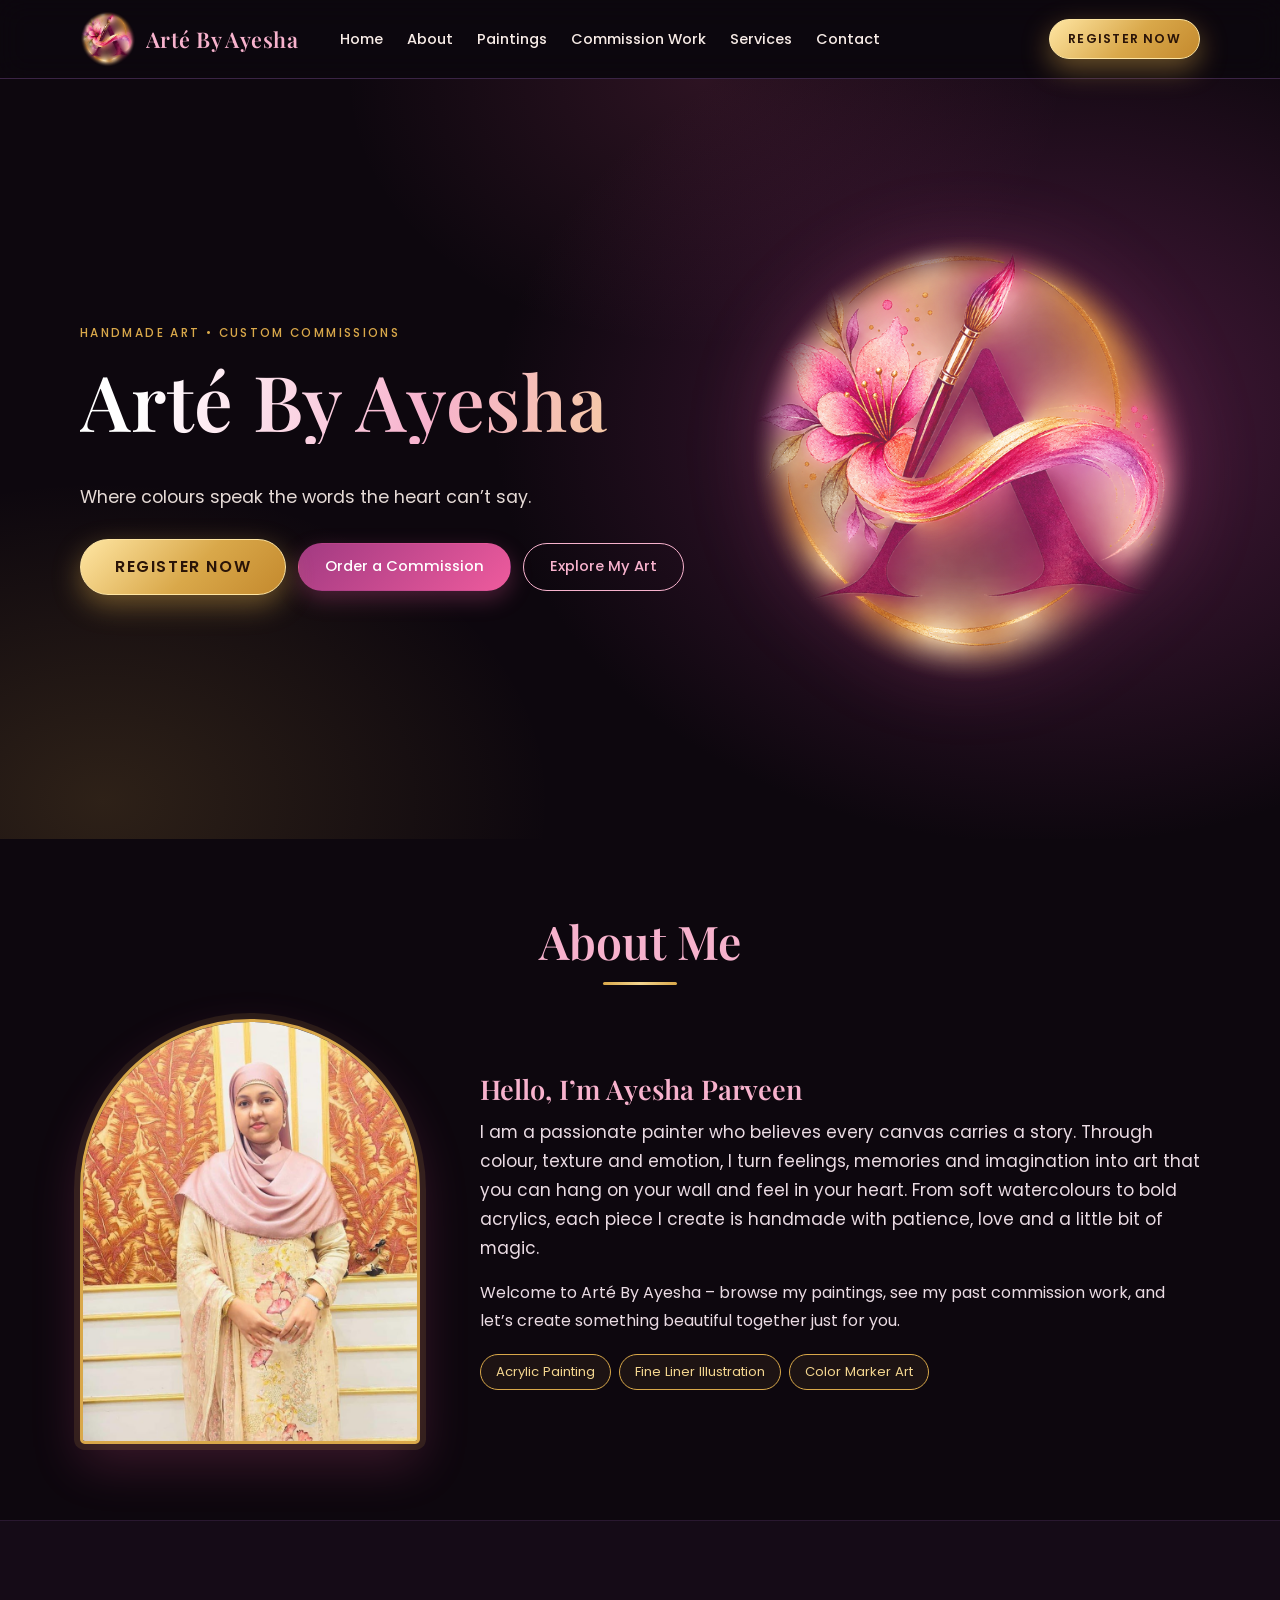
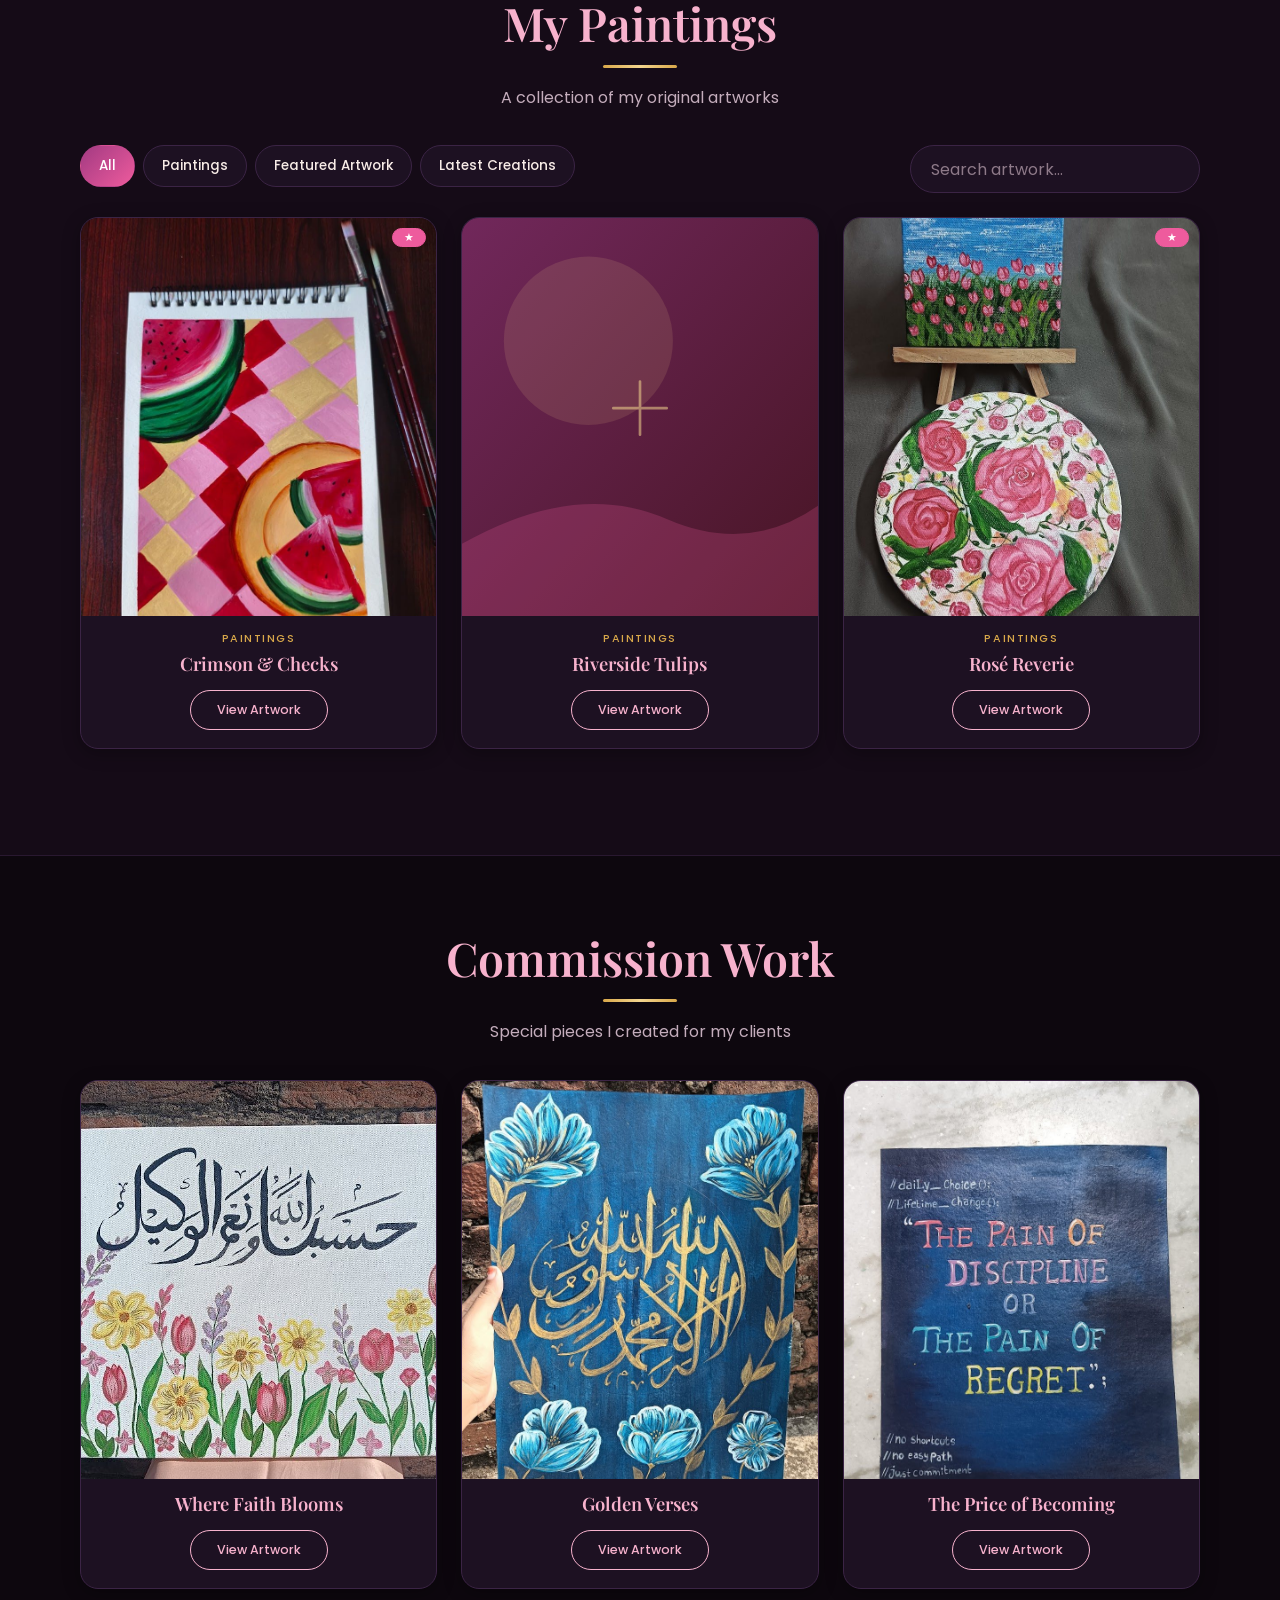
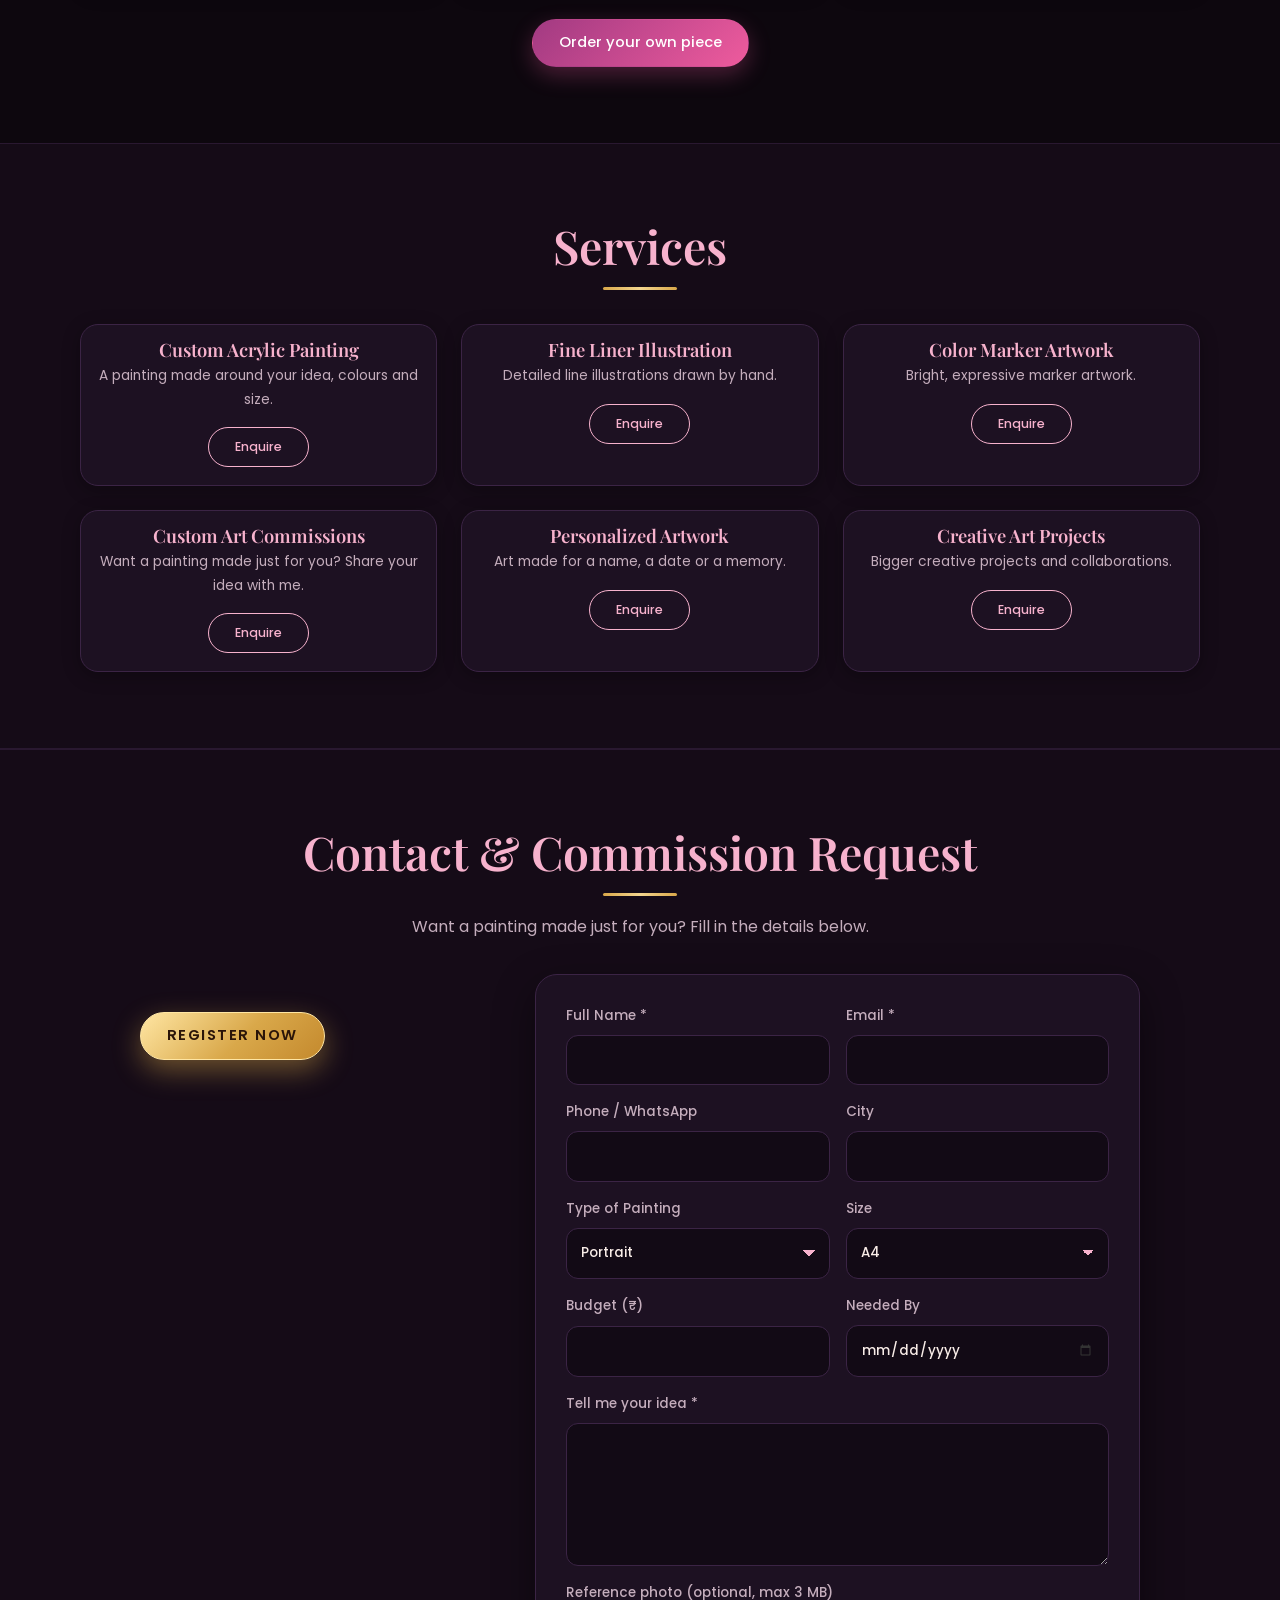
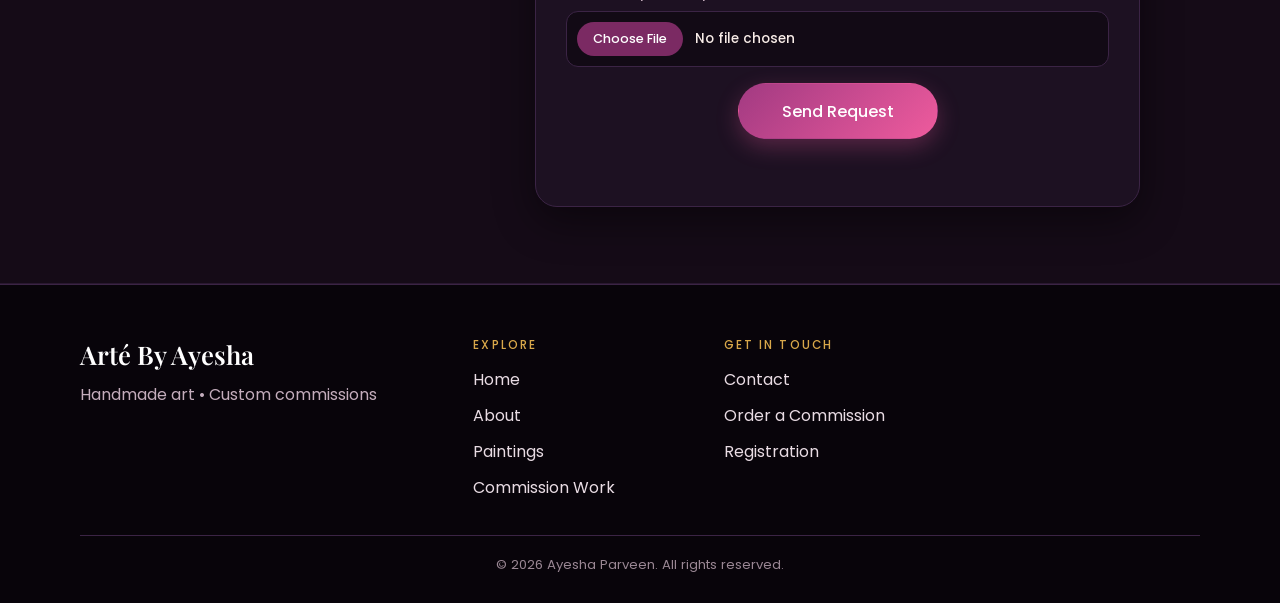
==== index.html @ e0ef06f0 "Add files via upload" ====
<!doctype html>
<html lang="en">
<head>
<meta charset="utf-8">
<meta name="viewport" content="width=device-width, initial-scale=1, viewport-fit=cover">
<title>Arté By Ayesha | Handmade Paintings &amp; Custom Commissions</title>
<meta name="description" content="Arté By Ayesha: handmade paintings and custom commissions by Ayesha Parveen. Where colours speak the words the heart can’t say.">
<meta name="theme-color" content="#0d070e">
<!-- CONFIG: replace the canonical URL with your GitHub Pages address (see SETUP_GUIDE.md) -->
<link rel="canonical" href="https://YOUR-GITHUB-USERNAME.github.io/arte-by-ayesha/">
<meta property="og:type" content="website">
<meta property="og:site_name" content="Arté By Ayesha">
<meta property="og:title" content="Arté By Ayesha | Handmade Paintings &amp; Custom Commissions">
<meta property="og:description" content="Where colours speak the words the heart can’t say.">
<meta property="og:image" content="assets/images/og-image.jpg">
<meta name="twitter:card" content="summary_large_image">
<meta name="mobile-web-app-capable" content="yes">
<meta name="apple-mobile-web-app-capable" content="yes">
<meta name="apple-mobile-web-app-status-bar-style" content="black-translucent">
<meta name="apple-mobile-web-app-title" content="Arté By Ayesha">
<link rel="manifest" href="manifest.webmanifest">
<link rel="icon" id="favicon" type="image/png" href="assets/images/favicon-64.png">
<link rel="apple-touch-icon" href="assets/images/apple-touch-icon.png">
<link rel="preconnect" href="https://fonts.googleapis.com">
<link rel="preconnect" href="https://fonts.gstatic.com" crossorigin>
<link href="https://fonts.googleapis.com/css2?family=Playfair+Display:wght@500;600;700&family=Poppins:wght@400;500;600&display=swap" rel="stylesheet">
<link rel="stylesheet" href="assets/css/style.css">
<script type="application/ld+json" id="ld-json">{"@context":"https://schema.org","@type":"Person","name":"Ayesha Parveen","jobTitle":"Artist","brand":{"@type":"Brand","name":"Arté By Ayesha"}}</script>
</head>
<body>
<a class="skip" href="#main">Skip to content</a>
<div id="announce" class="announce" hidden></div>
<div id="offline-bar" class="offline-bar" hidden>You’re offline. Showing the last saved content.</div>

<header class="site-header" id="top">
  <div class="wrap header-in">
    <a class="brand" href="#home" aria-label="Home">
      <img id="logo-img" class="logo" alt="" hidden width="48" height="48">
      <span id="brand-text" class="brand-text">Arté By Ayesha</span>
    </a>
    <nav id="nav" class="nav" aria-label="Main">
      <a href="#home" data-section="home">Home</a>
      <a href="#about" data-section="about">About</a>
      <a href="#gallery" data-section="gallery" id="nav-gallery">Paintings</a>
      <a href="#commissions" data-section="commissions" id="nav-commissions">Commission Work</a>
      <a href="#services" data-section="services">Services</a>
      <a href="#products" data-section="products">Products</a>
      <a href="#contact" data-section="contact">Contact</a>
      <a class="btn btn-gold js-register nav-register" href="#" hidden>REGISTER NOW</a>
      <button class="btn btn-ghost js-install nav-install" type="button" hidden>Install app</button>
    </nav>
    <a class="btn btn-gold btn-sm js-register header-register" href="#" hidden>REGISTER NOW</a>
    <button id="menu-btn" class="menu-btn" aria-label="Open menu" aria-expanded="false" aria-controls="nav"><span></span><span></span><span></span></button>
  </div>
</header>

<main id="main">
  <section id="home" class="hero" aria-labelledby="hero-title">
    <div class="hero-bg" id="hero-bg"></div>
    <div class="wrap hero-in">
      <div class="hero-copy">
        <p id="hero-eyebrow" class="eyebrow">Handmade art • Custom commissions</p>
        <h1 id="hero-title">Arté By Ayesha</h1>
        <p id="hero-tag" class="hero-tag"></p>
        <div class="hero-actions">
          <a id="hero-primary" class="btn btn-primary" href="#contact">Order a Commission</a>
          <a class="btn btn-ghost" href="#gallery">Explore My Art</a>
          <a class="btn btn-gold btn-big js-register" href="#" hidden>REGISTER NOW</a>
        </div>
      </div>
      <div class="hero-art"><img id="hero-logo" class="hero-logo" alt="Arté By Ayesha logo" hidden width="520" height="520"></div>
    </div>
  </section>

  <section id="about" class="section" aria-labelledby="about-h">
    <div class="wrap">
      <div class="sec-head"><h2 id="about-h">About Me</h2></div>
      <div class="about">
        <div class="about-img"><img id="about-img" alt="Portrait of the artist" loading="lazy" decoding="async" width="400" height="500"></div>
        <div class="about-text">
          <h3 id="about-heading">Hello, I’m Ayesha Parveen</h3>
          <p id="about-intro" class="lead"></p>
          <p id="about-details"></p>
          <div id="about-blocks" class="about-blocks"></div>
          <ul id="about-specs" class="chips"></ul>
        </div>
      </div>
    </div>
  </section>

  <section id="gallery" class="section alt" aria-labelledby="gallery-h">
    <div class="wrap">
      <div class="sec-head"><h2 id="gallery-h">My Paintings</h2><p id="gallery-sub" class="sub">A collection of my original artworks</p></div>
      <div id="gallery-extras"></div>
      <div class="toolbar">
        <div id="filters" class="filters" role="tablist" aria-label="Artwork categories"></div>
        <label class="search"><span class="sr">Search artwork</span><input id="search" type="search" placeholder="Search artwork…" autocomplete="off"></label>
      </div>
      <div id="grid" class="grid" aria-live="polite"><div class="loading">Loading artwork…</div></div>
      <div class="center"><button id="more" class="btn btn-ghost" hidden>Load more</button></div>
    </div>
  </section>

  <section id="commissions" class="section" aria-labelledby="commissions-h" hidden>
    <div class="wrap">
      <div class="sec-head"><h2 id="commissions-h">Commission Work</h2><p id="commissions-sub" class="sub">Special pieces I created for my clients</p></div>
      <div id="commission-grid" class="grid"></div>
      <div class="center"><a class="btn btn-primary" href="#contact">Order your own piece</a></div>
    </div>
  </section>

  <section id="services" class="section alt" aria-labelledby="services-h" hidden>
    <div class="wrap">
      <div class="sec-head"><h2 id="services-h">Services</h2></div>
      <div id="services-grid" class="grid grid-sm"></div>
    </div>
  </section>

  <section id="products" class="section" aria-labelledby="products-h" hidden>
    <div class="wrap">
      <div class="sec-head"><h2 id="products-h">Products</h2></div>
      <div id="products-grid" class="grid grid-sm"></div>
    </div>
  </section>

  <section id="contact" class="section alt" aria-labelledby="contact-h">
    <div class="wrap">
      <div class="sec-head"><h2 id="contact-h">Contact &amp; Commission Request</h2><p id="contact-sub" class="sub">Want a painting made just for you? Fill in the details below.</p></div>
      <div class="contact">
        <div class="contact-side">
          <ul id="contact-list" class="contact-list"></ul>
          <div class="contact-actions"><a id="wa-btn" class="btn btn-primary" href="#" hidden>WhatsApp enquiry</a><a id="form-btn" class="btn btn-ghost" href="#" hidden>Open contact form</a></div>
          <ul id="social" class="social" aria-label="Social media"></ul>
          <a class="btn btn-gold js-register side-register" href="#" hidden>REGISTER NOW</a>
        </div>
        <form id="commission-form" class="form" novalidate>
          <div class="form-grid">
            <label>Full Name *<input name="name" required maxlength="100" autocomplete="name"></label>
            <label>Email *<input name="email" type="email" required maxlength="150" autocomplete="email"></label>
            <label>Phone / WhatsApp<input name="phone" type="tel" maxlength="40" autocomplete="tel"></label>
            <label>City<input name="city" maxlength="80" autocomplete="address-level2"></label>
            <label>Type of Painting<select name="painting_type" id="f-type"></select></label>
            <label>Size<select name="size" id="f-size"></select></label>
            <label>Budget (₹)<input name="budget" inputmode="numeric" maxlength="30"></label>
            <label>Needed By<input name="needed_by" type="date" id="f-date"></label>
          </div>
          <label>Tell me your idea *<textarea name="idea" id="f-idea" rows="5" required maxlength="3000"></textarea></label>
          <label>Reference photo (optional, max 3 MB)<input name="reference" id="f-ref" type="file" accept="image/jpeg,image/png,image/webp"></label>
          <input class="hp" name="website" tabindex="-1" autocomplete="off" aria-hidden="true">
          <button class="btn btn-primary btn-big" type="submit">Send Request</button>
          <p id="form-status" class="form-status" role="status"></p>
        </form>
      </div>
    </div>
  </section>
</main>

<footer class="footer">
  <div class="wrap">
    <div class="footer-top">
      <div class="footer-brand">
        <strong id="footer-brand">Arté By Ayesha</strong><p id="footer-text"></p>
        <ul id="footer-social" class="social small" aria-label="Social media"></ul>
        <button class="btn btn-ghost btn-sm js-install" type="button" hidden>Install app</button>
      </div>
      <div id="footer-cols" class="footer-cols"></div>
    </div>
    <p id="copyright" class="copyright"></p>
  </div>
</footer>

<div id="reg-bar" class="reg-bar" hidden><a class="btn btn-gold btn-big js-register" href="#" hidden>REGISTER NOW</a></div>
<div id="toast" class="toast" role="status" hidden></div>

<div id="modal" class="modal" role="dialog" aria-modal="true" aria-labelledby="m-title" hidden>
  <div class="modal-backdrop" data-close></div>
  <div class="modal-card">
    <button class="modal-close" data-close aria-label="Close">&times;</button>
    <button class="modal-nav prev" id="m-prev" aria-label="Previous artwork">&#8249;</button>
    <button class="modal-nav next" id="m-next" aria-label="Next artwork">&#8250;</button>
    <div class="modal-img"><img id="m-img" alt=""></div>
    <div class="modal-info">
      <p id="m-cat" class="eyebrow"></p>
      <h3 id="m-title"></h3>
      <p id="m-desc" class="m-desc"></p>
      <dl id="m-meta" class="meta"></dl>
      <a id="m-enquire" class="btn btn-primary" href="#contact">Enquire about this artwork</a>
    </div>
  </div>
</div>

<script src="assets/js/config.js"></script>
<script src="assets/js/api.js"></script>
<script src="assets/js/navigation.js"></script>
<script src="assets/js/gallery.js"></script>
<script src="assets/js/pwa.js"></script>
<script src="assets/js/app.js"></script>
</body>
</html>
---- assets/css/style.css ----
/* Arté By Ayesha - theme taken from the logo: deep plum "A", orchid pink brush stroke & lily, gold ring, on a dark aubergine-black. */
:root{
  --bg:#0d070e;--bg2:#150b17;--surface:#1d1122;--surface2:#281630;--line:#3b2445;
  --plum:#7b2a63;--plum2:#a23a82;--accent:#ee5b9d;--accent-d:#c9437f;--pink-l:#f7b2cd;
  --gold:#d9a84a;--gold-l:#f3d58f;--text:#f8ece7;--muted:#c4adbc;--ok:#7be0a4;--err:#ff8fa3;
  --r:18px;--shadow:0 14px 40px rgba(0,0,0,.45);--glow:0 0 0 1px rgba(238,91,157,.35),0 12px 36px rgba(238,91,157,.18);
  --head:'Playfair Display',Georgia,'Times New Roman',serif;--body:'Poppins',system-ui,-apple-system,'Segoe UI',Roboto,sans-serif;
  color-scheme:dark}
*{box-sizing:border-box}
html{scroll-behavior:smooth;scroll-padding-top:84px;-webkit-text-size-adjust:100%}
body{margin:0;background:var(--bg);color:var(--text);font:400 16px/1.7 var(--body);overflow-x:hidden}
body.has-regbar{padding-bottom:84px}
img{max-width:100%;display:block}a{color:inherit}
.wrap{width:100%;max-width:1180px;margin:0 auto;padding:0 16px}
.sr{position:absolute;width:1px;height:1px;overflow:hidden;clip:rect(0 0 0 0)}
.skip{position:absolute;left:-999px;top:8px;background:var(--gold);color:#1a0f12;padding:8px 14px;border-radius:8px;z-index:300;font-weight:600}.skip:focus{left:8px}
h1,h2,h3{font-family:var(--head);line-height:1.15;margin:0 0 .5em;font-weight:600}
h1{font-size:clamp(2.6rem,9vw,4.8rem);letter-spacing:.01em;background:linear-gradient(100deg,#fff 10%,var(--pink-l) 55%,var(--gold-l));-webkit-background-clip:text;background-clip:text;color:transparent}
h2{font-size:clamp(2rem,5.5vw,2.9rem);color:var(--pink-l)}h3{font-size:1.5rem}
.eyebrow{text-transform:uppercase;letter-spacing:.2em;font-size:.74rem;color:var(--gold);font-weight:500;margin:0 0 .8rem}
.lead{font-size:1.06rem}.center{text-align:center;margin-top:30px}
p{margin:0 0 1em}
.sec-head{text-align:center;margin-bottom:34px}.sec-head h2{margin-bottom:.35em}
.sec-head h2::after{content:"";display:block;width:74px;height:3px;border-radius:3px;margin:14px auto 0;background:linear-gradient(90deg,var(--gold),var(--gold-l),var(--gold))}
.sub{color:var(--muted);margin:14px 0 0}
/* buttons */
.btn{display:inline-flex;align-items:center;justify-content:center;gap:8px;min-height:48px;padding:0 26px;border-radius:999px;border:1.5px solid transparent;font:500 .92rem var(--body);text-decoration:none;cursor:pointer;transition:transform .2s,box-shadow .25s,background .25s,color .25s;text-align:center;color:inherit;background:none}
.btn:active{transform:scale(.97)}.btn-sm{min-height:40px;padding:0 18px;font-size:.78rem}
.btn-primary{background:linear-gradient(135deg,var(--plum2),var(--accent));color:#fff;box-shadow:0 8px 22px rgba(238,91,157,.28)}
.btn-primary:hover{box-shadow:0 10px 30px rgba(238,91,157,.5);transform:translateY(-1px)}
.btn-ghost{border-color:var(--pink-l);color:var(--pink-l)}.btn-ghost:hover{background:var(--pink-l);color:#2a0f22}
/* the highlighted REGISTER NOW button */
.btn-gold{position:relative;overflow:hidden;background:linear-gradient(135deg,#ffe6a3 0%,var(--gold) 55%,#c4892d 100%);color:#2a1408;font-weight:600;letter-spacing:.1em;border-color:#ffe6a3;box-shadow:0 0 0 0 rgba(243,213,143,.6),0 10px 28px rgba(217,168,74,.45);animation:pulse 2.4s infinite}
.btn-gold::after{content:"";position:absolute;top:0;left:-70%;width:45%;height:100%;background:linear-gradient(100deg,transparent,rgba(255,255,255,.65),transparent);transform:skewX(-20deg);animation:shine 3.6s infinite}
.btn-gold:hover{filter:brightness(1.07);transform:translateY(-2px) scale(1.02)}
.btn-big{min-height:56px;padding:0 34px;font-size:1rem}
@keyframes pulse{0%{box-shadow:0 0 0 0 rgba(243,213,143,.55),0 10px 28px rgba(217,168,74,.45)}70%{box-shadow:0 0 0 16px rgba(243,213,143,0),0 10px 28px rgba(217,168,74,.45)}100%{box-shadow:0 0 0 0 rgba(243,213,143,0),0 10px 28px rgba(217,168,74,.45)}}
@keyframes shine{0%,55%{left:-70%}100%{left:130%}}
[hidden]{display:none!important}
:focus-visible{outline:3px solid var(--gold-l);outline-offset:2px}
.announce{background:linear-gradient(90deg,var(--plum),var(--accent-d));color:#fff;text-align:center;padding:9px 16px;font-size:.88rem}
.offline-bar{background:#3a2a10;color:var(--gold-l);text-align:center;padding:6px 12px;font-size:.82rem}
/* header */
.site-header{position:sticky;top:0;z-index:100;background:rgba(13,7,14,.86);backdrop-filter:blur(14px);-webkit-backdrop-filter:blur(14px);border-bottom:1px solid var(--line)}
.header-in{display:flex;align-items:center;gap:12px;min-height:68px}
.brand{display:flex;align-items:center;gap:10px;text-decoration:none;margin-right:auto;min-width:0}
.logo{height:clamp(44px,7vw,56px);width:auto;max-width:90px;object-fit:contain;margin:-4px 0}
.brand-text{font:600 1.35rem var(--head);letter-spacing:.02em;white-space:nowrap;overflow:hidden;text-overflow:ellipsis;color:var(--pink-l)}
.header-register{display:none}
.menu-btn{width:46px;height:46px;border:0;background:none;display:grid;place-content:center;gap:5px;cursor:pointer}
.menu-btn span{display:block;width:24px;height:2px;background:var(--pink-l);transition:.25s;border-radius:2px}
.menu-btn[aria-expanded=true] span:nth-child(1){transform:translateY(7px) rotate(45deg)}
.menu-btn[aria-expanded=true] span:nth-child(2){opacity:0}
.menu-btn[aria-expanded=true] span:nth-child(3){transform:translateY(-7px) rotate(-45deg)}
.nav{position:fixed;inset:68px 0 auto 0;background:rgba(13,7,14,.98);display:none;flex-direction:column;padding:10px 16px 24px;border-bottom:1px solid var(--line);box-shadow:var(--shadow);max-height:calc(100vh - 68px);overflow:auto}
.nav.open{display:flex}.nav a:not(.btn){padding:15px 4px;border-bottom:1px solid var(--line);text-decoration:none;font-weight:500;color:var(--text)}
.nav a:not(.btn):hover{color:var(--accent)}.nav-register{margin-top:16px;min-height:54px}.nav-install{margin-top:10px}
/* hero */
.hero{position:relative;min-height:min(88vh,760px);display:grid;align-items:center;isolation:isolate;overflow:hidden;
  background:radial-gradient(70% 90% at 82% 45%,rgba(123,42,99,.55),transparent 62%),radial-gradient(50% 60% at 8% 95%,rgba(217,168,74,.16),transparent 70%),radial-gradient(40% 50% at 55% 0%,rgba(238,91,157,.14),transparent 70%),var(--bg)}
.hero-bg{position:absolute;inset:0;z-index:-1;background-size:cover;background-position:center;opacity:.28}
.hero-in{display:grid;gap:8px;padding-top:34px;padding-bottom:44px;align-items:center}
.hero-art{order:-1;display:grid;place-items:center}
.hero-logo{width:min(66vw,300px);height:auto;filter:drop-shadow(0 0 40px rgba(238,91,157,.35));animation:float 7s ease-in-out infinite}
@keyframes float{50%{transform:translateY(-10px)}}
.hero-tag{font-size:1.1rem;max-width:520px;margin:0 0 26px;color:var(--text);opacity:.92}
.hero-actions{display:flex;flex-wrap:wrap;gap:12px;align-items:center}.hero-actions .btn-gold{order:-1}
/* below 900px the sticky bottom bar is THE register button, so the in-page copies are hidden to avoid duplicates */
.has-regbar .hero-actions .js-register,.has-regbar .side-register{display:none!important}
/* sections */
.section{padding:76px 0}.section.alt{background:var(--bg2);border-block:1px solid rgba(59,36,69,.55)}
.about{display:grid;gap:30px;justify-items:center}
.about-img{width:min(78%,320px);aspect-ratio:4/5;border-radius:999px 999px 28px 28px;overflow:hidden;background:var(--surface);border:3px solid var(--gold);box-shadow:0 0 0 6px rgba(217,168,74,.12),0 20px 50px rgba(238,91,157,.2)}
.about-img img{width:100%;height:100%;object-fit:cover}
.about-text{width:100%}.about-text h3{color:var(--pink-l);font-size:1.7rem}.about-text p{color:#eadbe3}
.about-blocks h4{margin:18px 0 4px;font:500 .78rem var(--body);letter-spacing:.14em;text-transform:uppercase;color:var(--gold)}.about-blocks p{margin:0;color:var(--muted)}
.chips{list-style:none;display:flex;flex-wrap:wrap;gap:8px;padding:0;margin:20px 0 0}.chips li{padding:6px 15px;border:1px solid var(--gold);border-radius:999px;background:rgba(217,168,74,.08);color:var(--gold-l);font-size:.82rem}
/* gallery */
.toolbar{display:flex;flex-direction:column;gap:14px;margin:6px 0 24px}
.filters{display:flex;gap:8px;overflow-x:auto;padding-bottom:6px;scrollbar-width:thin;scrollbar-color:var(--plum) transparent}
.chip{flex:none;min-height:42px;padding:0 18px;border-radius:999px;border:1.5px solid var(--line);background:var(--surface);color:var(--text);font:500 .84rem var(--body);cursor:pointer;transition:.2s}
.chip:hover{border-color:var(--accent)}.chip[aria-selected=true]{background:linear-gradient(135deg,var(--plum2),var(--accent));border-color:transparent;color:#fff}
.search input{width:100%;min-height:48px;border-radius:999px;border:1.5px solid var(--line);padding:0 20px;font:inherit;background:var(--surface);color:var(--text)}
.search input::placeholder{color:#8e7a89}
.grid{display:grid;grid-template-columns:repeat(2,1fr);gap:12px}.grid-sm{grid-template-columns:1fr}
.loading,.empty{grid-column:1/-1;text-align:center;color:var(--muted);padding:40px 0}
.sub-h{font:600 1.6rem var(--head);margin:30px 0 14px;color:var(--gold-l)}
.card{background:var(--surface);border:1px solid var(--line);border-radius:var(--r);overflow:hidden;box-shadow:0 4px 18px rgba(0,0,0,.3);display:flex;flex-direction:column;transition:transform .3s,box-shadow .3s,border-color .3s}
.card .ph{aspect-ratio:1/1.12;background:var(--surface2);overflow:hidden;position:relative;cursor:pointer;border:0;padding:0;width:100%;display:block}
.card .ph img{width:100%;height:100%;object-fit:cover;transition:transform .6s}
.card-body{padding:14px 14px 18px;display:flex;flex-direction:column;gap:4px;flex:1;text-align:center;align-items:center}
.card h3{font-size:1.15rem;margin:0;color:var(--pink-l)}.card .cat{font-size:.68rem;letter-spacing:.14em;text-transform:uppercase;color:var(--gold);font-weight:500}
.card p{margin:0;color:var(--muted);font-size:.86rem;display:-webkit-box;-webkit-line-clamp:2;-webkit-box-orient:vertical;overflow:hidden}
.card .btn{min-height:40px;font-size:.78rem;margin-top:10px}.card-body .btn{margin-top:auto}.card-body>*+.btn{margin-top:12px}
.badge{position:absolute;top:10px;left:10px;background:rgba(13,7,14,.82);border:1px solid var(--gold);color:var(--gold-l);padding:2px 11px;border-radius:999px;font-size:.68rem;font-weight:500}
.badge.star{left:auto;right:10px;background:var(--accent);border-color:var(--accent);color:#fff}
.price{font-weight:600;color:var(--gold-l)}
.card.svc .ph,.card.prd .ph{aspect-ratio:16/10;cursor:default}
/* contact */
.contact{display:grid;gap:30px;max-width:1000px;margin:0 auto}
.contact-list{list-style:none;padding:0;margin:0 0 20px;display:grid;gap:12px}.contact-list b{display:block;font:500 .72rem var(--body);letter-spacing:.14em;text-transform:uppercase;color:var(--gold)}
.contact-list a{color:var(--pink-l)}
.contact-actions{display:flex;flex-wrap:wrap;gap:10px;margin-bottom:20px}.side-register{margin-top:18px}
.social{list-style:none;display:flex;flex-wrap:wrap;gap:10px;padding:0;margin:0}.social a{width:46px;height:46px;border-radius:50%;border:1.5px solid var(--line);display:grid;place-items:center;background:var(--surface);text-decoration:none;font-weight:600;color:var(--pink-l);transition:.2s}
.social a:hover{background:var(--accent);color:#fff;border-color:var(--accent)}.social.small a{width:40px;height:40px}
.social svg{width:20px;height:20px;fill:none;stroke:currentColor;stroke-width:1.8;stroke-linecap:round;stroke-linejoin:round}
.form{display:grid;gap:16px;background:var(--surface);border:1px solid var(--line);padding:22px 18px;border-radius:22px;box-shadow:var(--shadow)}
.form-grid{display:grid;gap:16px}
.form label{display:grid;gap:7px;font-size:.84rem;color:var(--muted);font-weight:500}
.form input,.form textarea,.form select{font:inherit;color:var(--text);padding:13px 14px;border:1.5px solid var(--line);border-radius:12px;background:#120a15;width:100%;min-height:48px}
.form select{appearance:none;background-image:linear-gradient(45deg,transparent 50%,var(--pink-l) 50%),linear-gradient(135deg,var(--pink-l) 50%,transparent 50%);background-position:calc(100% - 20px) 21px,calc(100% - 14px) 21px;background-size:6px 6px;background-repeat:no-repeat;padding-right:38px}
.form input:focus,.form textarea:focus,.form select:focus{outline:none;border-color:var(--accent);box-shadow:0 0 0 3px rgba(238,91,157,.25)}
.form input[type=file]{padding:10px;min-height:0}.form input[type=file]::file-selector-button{margin-right:12px;border:0;border-radius:999px;padding:8px 16px;background:var(--plum);color:#fff;font:500 .8rem var(--body);cursor:pointer}
.form ::-webkit-calendar-picker-indicator{filter:invert(.8)}
.form .btn{justify-self:center;min-width:200px}
.hp{position:absolute!important;left:-9999px;height:0;width:0;opacity:0}.form-status{margin:0;min-height:1.4em;font-size:.9rem;text-align:center}.form-status.ok{color:var(--ok)}.form-status.err{color:var(--err)}
/* footer */
.footer{background:#08040a;border-top:1px solid var(--line);color:#e9dce4;padding:52px 0 26px}.footer-top{display:grid;gap:30px}
.footer-brand strong{font:600 1.6rem var(--head);color:#fff}.footer-brand p{color:var(--muted);margin:8px 0 14px;max-width:340px}.footer-brand .social{margin-bottom:14px}
.footer-cols{display:grid;grid-template-columns:repeat(2,1fr);gap:24px}.footer-cols h4{margin:0 0 12px;font:500 .74rem var(--body);letter-spacing:.18em;text-transform:uppercase;color:var(--gold)}
.footer-cols ul{list-style:none;margin:0;padding:0;display:grid;gap:9px}.footer-cols a{text-decoration:none;color:#e9dce4}.footer-cols a:hover{color:var(--gold-l);text-decoration:underline}
.copyright{border-top:1px solid var(--line);margin:34px 0 0;padding-top:18px;font-size:.82rem;color:#9a8794;text-align:center}
/* sticky mobile register bar */
.reg-bar{position:fixed;left:0;right:0;bottom:0;z-index:90;padding:10px 16px calc(10px + env(safe-area-inset-bottom));background:linear-gradient(180deg,rgba(13,7,14,0),rgba(13,7,14,.94) 40%)}
.reg-bar .btn{width:100%}
.toast{position:fixed;left:50%;bottom:96px;transform:translateX(-50%);z-index:400;background:var(--surface2);border:1px solid var(--gold);color:var(--text);padding:12px 18px;border-radius:14px;max-width:min(92vw,420px);font-size:.88rem;box-shadow:var(--shadow);text-align:center}
.toast button{margin-left:10px;border:0;background:var(--gold);color:#2a1408;border-radius:999px;padding:4px 14px;font:600 .8rem var(--body);cursor:pointer}
/* modal */
.modal{position:fixed;inset:0;z-index:200;display:grid;place-items:center;padding:12px}.modal-backdrop{position:absolute;inset:0;background:rgba(5,2,6,.86)}
.modal-card{position:relative;background:var(--surface);border:1px solid var(--line);border-radius:var(--r);width:100%;max-width:1000px;max-height:94vh;overflow:auto;display:grid}
.modal-img{background:#07030a;display:grid;place-items:center;min-height:260px}.modal-img img{max-height:62vh;width:100%;object-fit:contain}
.modal-info{padding:22px}.modal-info h3{color:var(--pink-l);font-size:1.8rem}.m-desc{color:var(--muted);white-space:pre-line}
.meta{display:grid;grid-template-columns:auto 1fr;gap:6px 16px;margin:16px 0 22px;font-size:.9rem}.meta dt{color:var(--gold)}.meta dd{margin:0;font-weight:500}
.modal-close{position:absolute;top:8px;right:8px;z-index:3;width:44px;height:44px;border-radius:50%;border:0;background:rgba(13,7,14,.85);color:#fff;font-size:1.8rem;cursor:pointer;line-height:1}
.modal-nav{position:absolute;top:30%;z-index:3;width:44px;height:44px;border-radius:50%;border:0;background:rgba(13,7,14,.75);color:#fff;font-size:2rem;line-height:1;cursor:pointer}.prev{left:8px}.next{right:8px}
body.lock{overflow:hidden}
@media(min-width:640px){.grid{grid-template-columns:repeat(3,1fr);gap:18px}.grid-sm{grid-template-columns:repeat(2,1fr)}.toolbar{flex-direction:row;justify-content:space-between;align-items:center}.search{width:290px}.footer-cols{grid-template-columns:repeat(3,1fr)}.form-grid{grid-template-columns:1fr 1fr}.form{padding:30px}}
@media(min-width:900px){
  body.has-regbar{padding-bottom:0}.reg-bar{display:none!important}
  .wrap{padding:0 30px}.header-in{min-height:78px}.menu-btn{display:none}.header-register{display:inline-flex}.nav-register,.nav-install{display:none}
  .nav{position:static;display:flex;flex-direction:row;gap:24px;padding:0;border:0;box-shadow:none;background:none;max-height:none;margin-right:auto;overflow:visible}
  .nav a:not(.btn){border:0;padding:6px 0;font-size:.9rem;position:relative}.nav a:not(.btn)::after{content:"";position:absolute;left:0;bottom:0;height:2px;width:0;background:var(--accent);transition:width .25s}.nav a:not(.btn):hover::after{width:100%}
  .brand{margin-right:30px}.header-in{justify-content:space-between}
  .has-regbar .hero-actions .js-register{display:inline-flex!important}.has-regbar .side-register{display:inline-flex!important}
  .hero-in{grid-template-columns:1.4fr 1fr;gap:30px}.hero-art{order:0}.hero-logo{width:min(100%,480px)}
  .about{grid-template-columns:340px 1fr;gap:60px;align-items:center;justify-items:stretch}.about-img{width:100%}
  .grid{grid-template-columns:repeat(3,1fr);gap:24px}.grid-sm{grid-template-columns:repeat(3,1fr)}
  .card:hover{transform:translateY(-6px);box-shadow:var(--glow);border-color:rgba(238,91,157,.5)}.card:hover .ph img{transform:scale(1.06)}
  .contact{grid-template-columns:.8fr 1.4fr;gap:50px;align-items:start}.footer-top{grid-template-columns:1fr 2fr}
  .modal-card{grid-template-columns:1.25fr 1fr}.modal-img img{max-height:90vh;height:100%}.modal-info{padding:36px;align-self:center}.modal-nav{top:45%}}
@media(max-width:520px){.has-logo .brand-text{font-size:1.15rem}.hero-actions .btn{flex:1 1 auto}}
@media(prefers-reduced-motion:reduce){*,*::before,*::after{animation:none!important;transition:none!important;scroll-behavior:auto!important}}
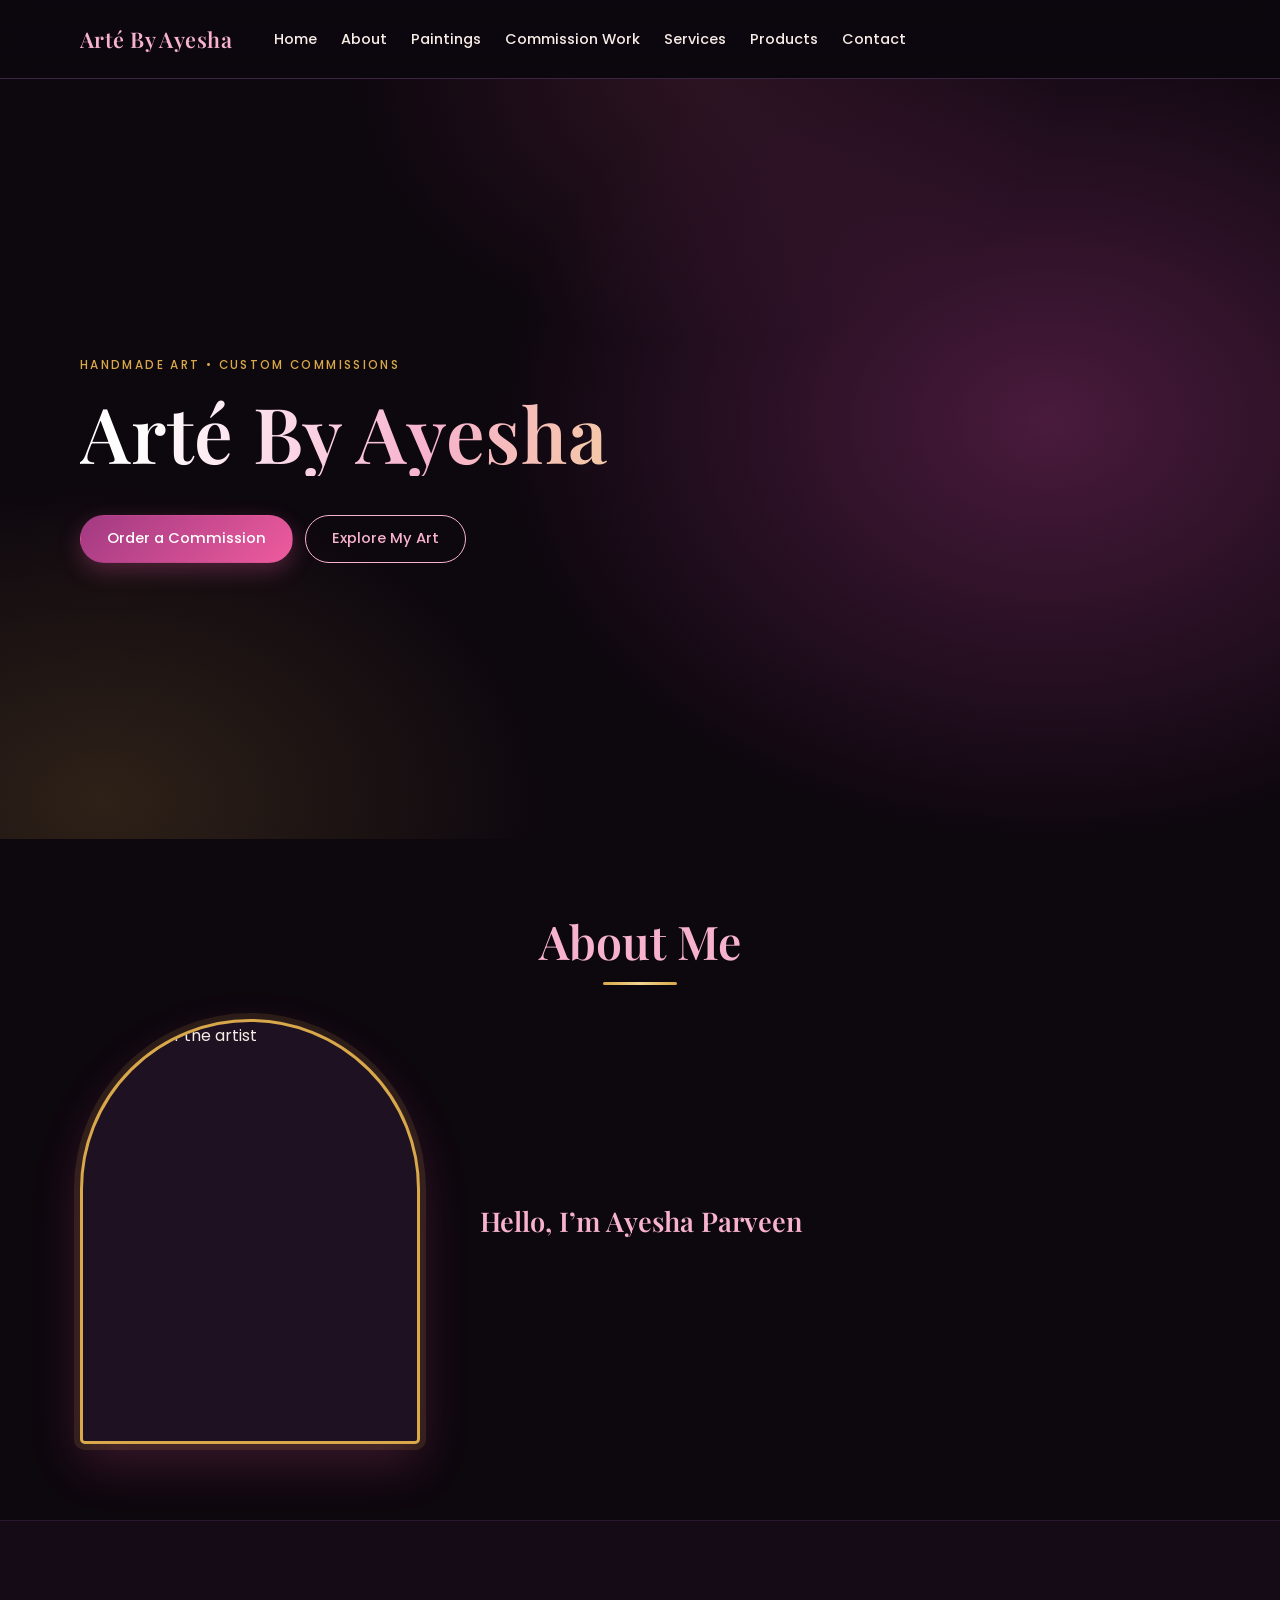
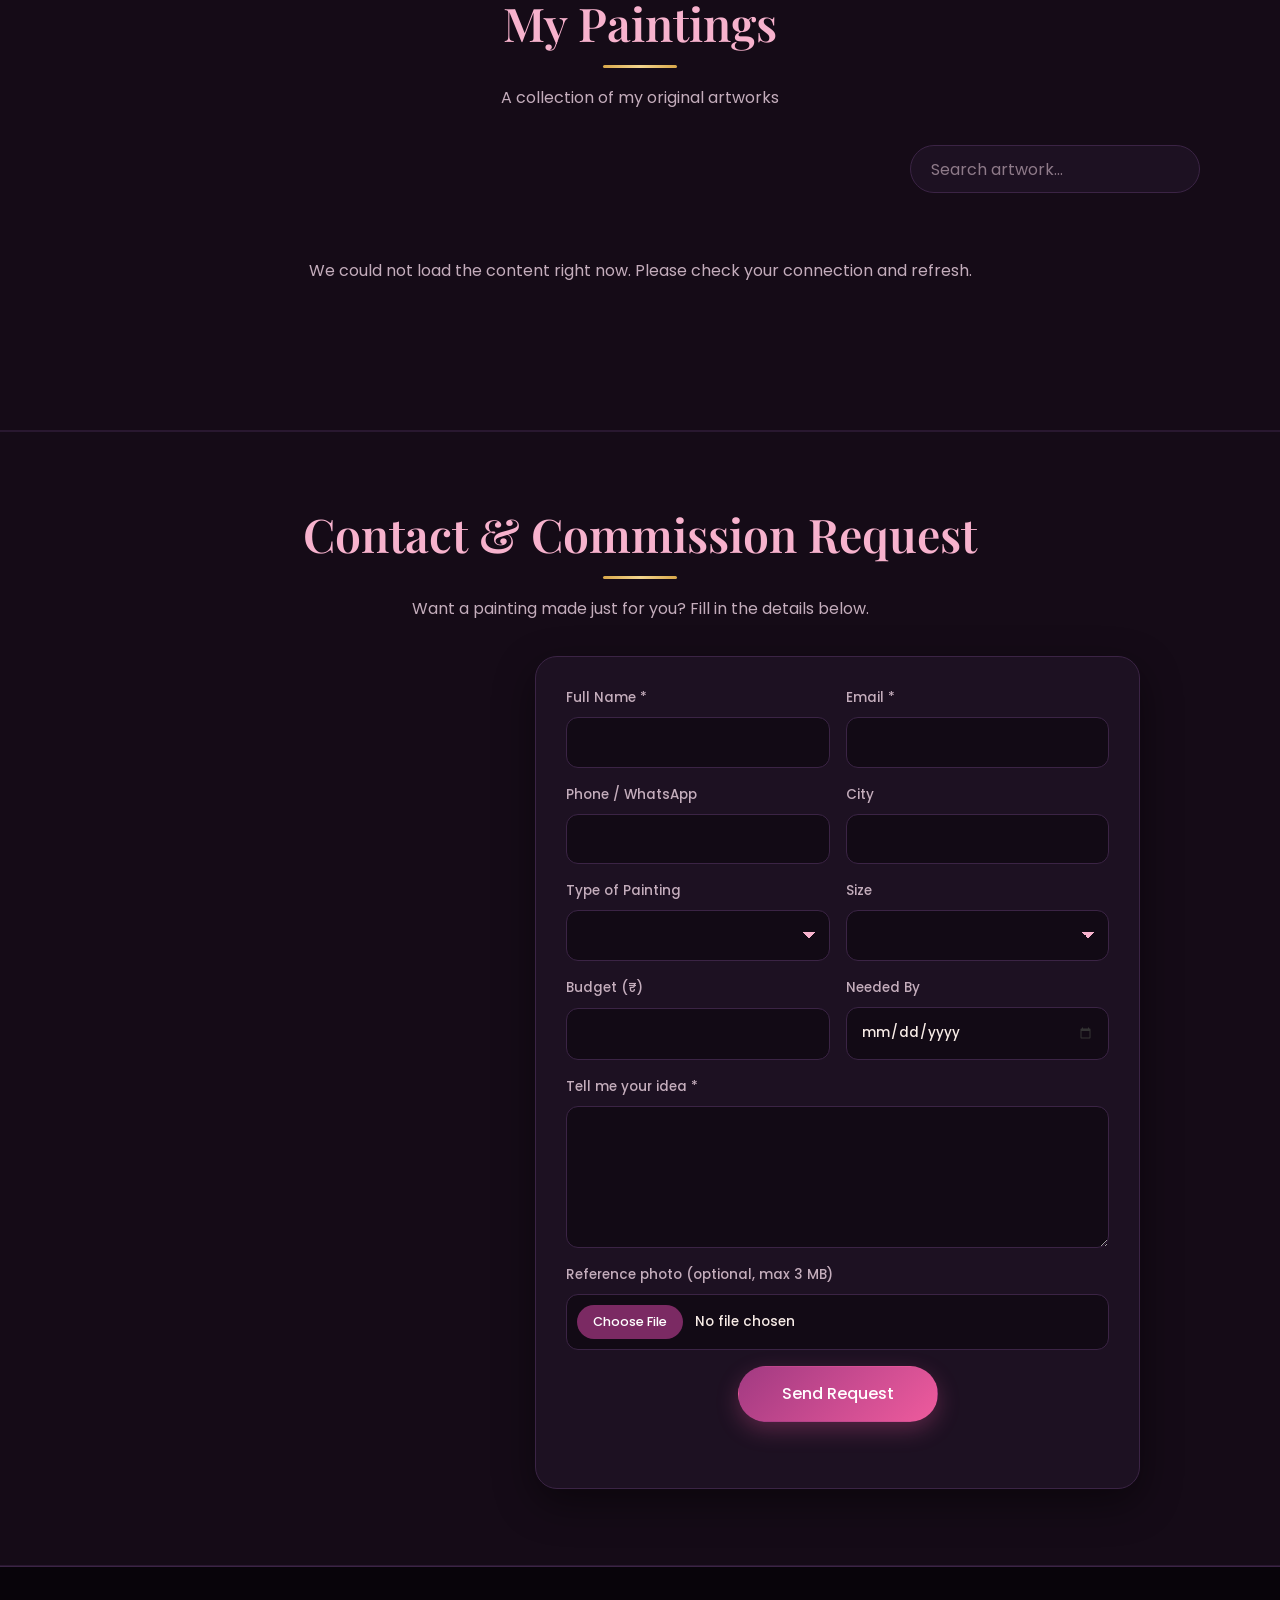
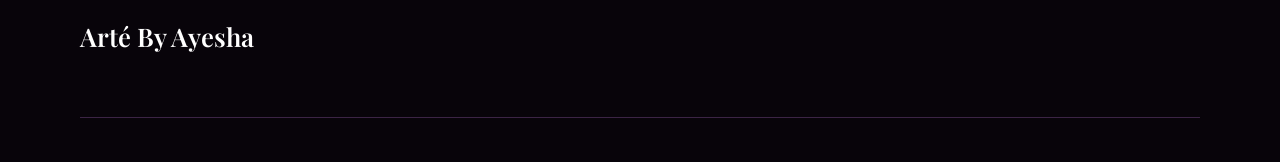
==== commit ded04f8d: "Update index.html" ====
--- a/index.html
+++ b/index.html
@@ -7,7 +7,7 @@
 <meta name="description" content="Arté By Ayesha: handmade paintings and custom commissions by Ayesha Parveen. Where colours speak the words the heart can’t say.">
 <meta name="theme-color" content="#0d070e">
 <!-- CONFIG: replace the canonical URL with your GitHub Pages address (see SETUP_GUIDE.md) -->
-<link rel="canonical" href="https://YOUR-GITHUB-USERNAME.github.io/arte-by-ayesha/">
+<link rel="canonical" href="https://ayeshaprojects.github.io/arte-by-ayesha/">
 <meta property="og:type" content="website">
 <meta property="og:site_name" content="Arté By Ayesha">
 <meta property="og:title" content="Arté By Ayesha | Handmade Paintings &amp; Custom Commissions">
